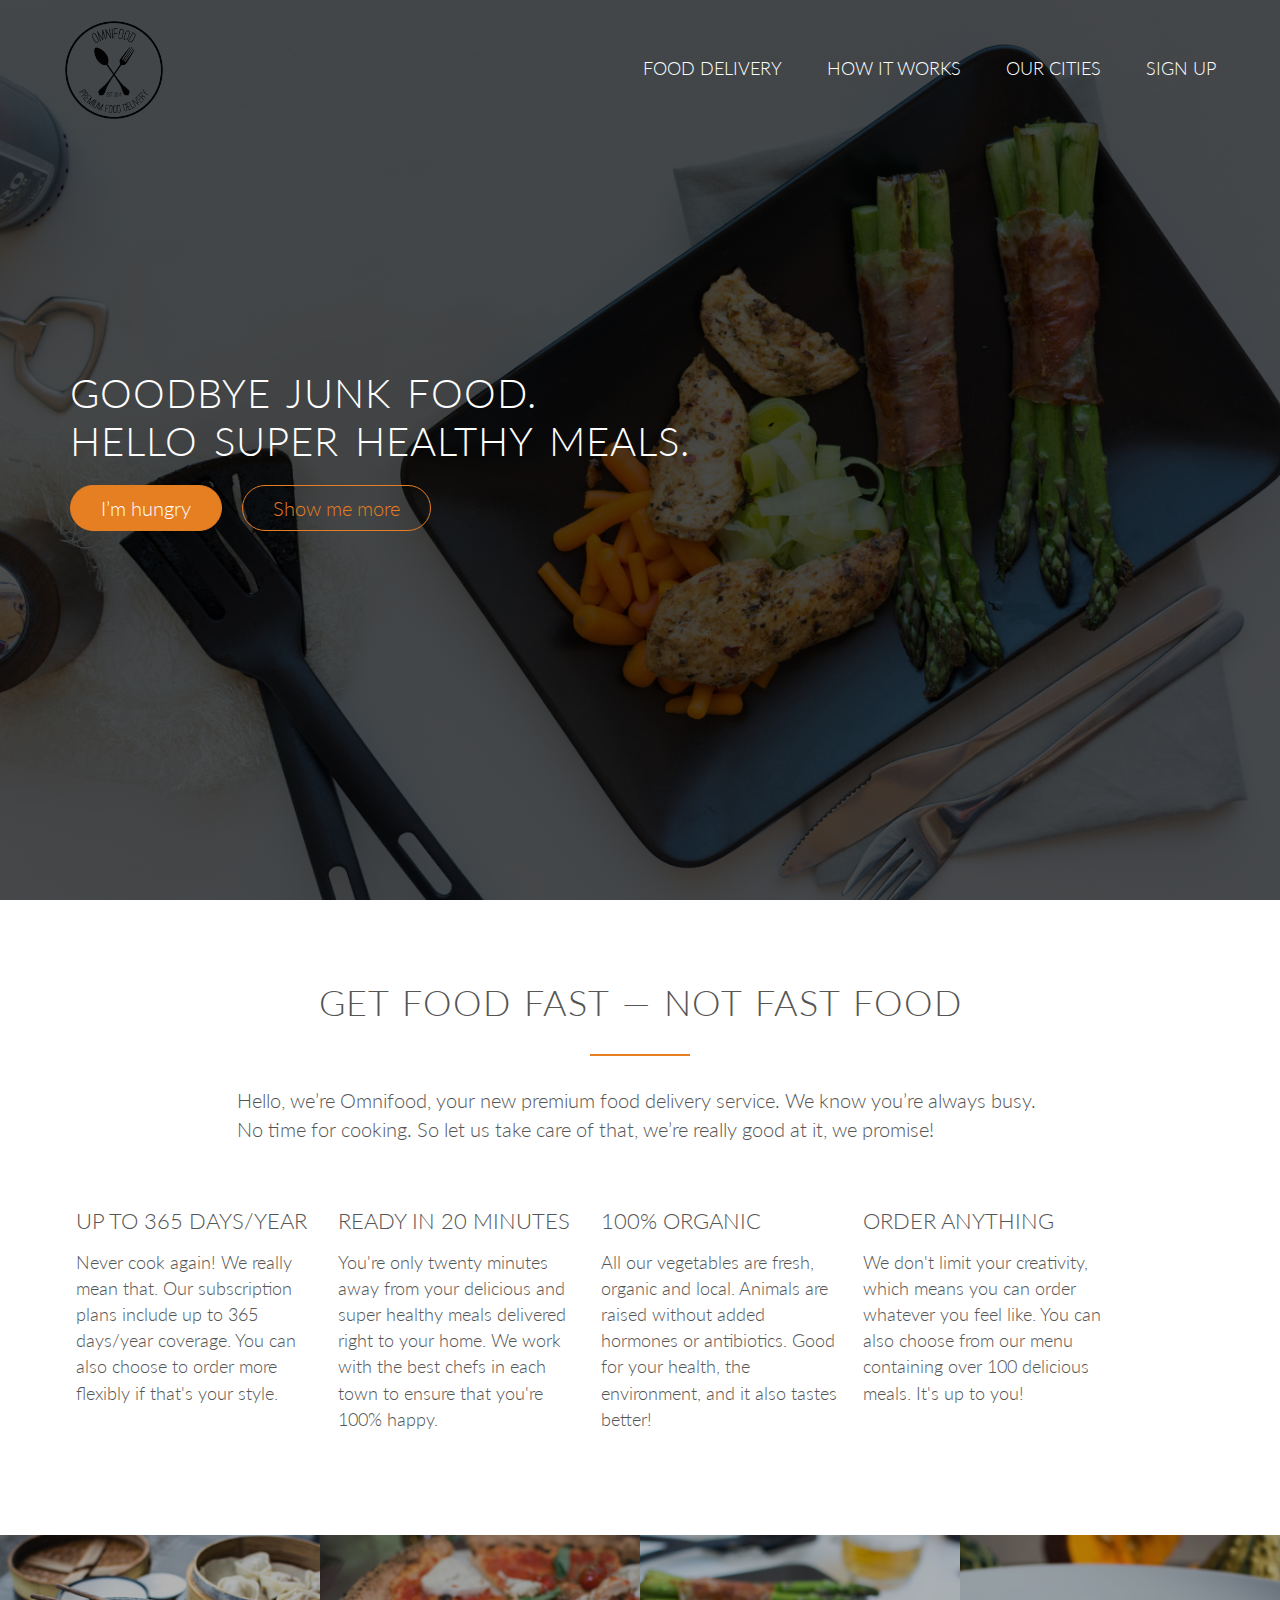
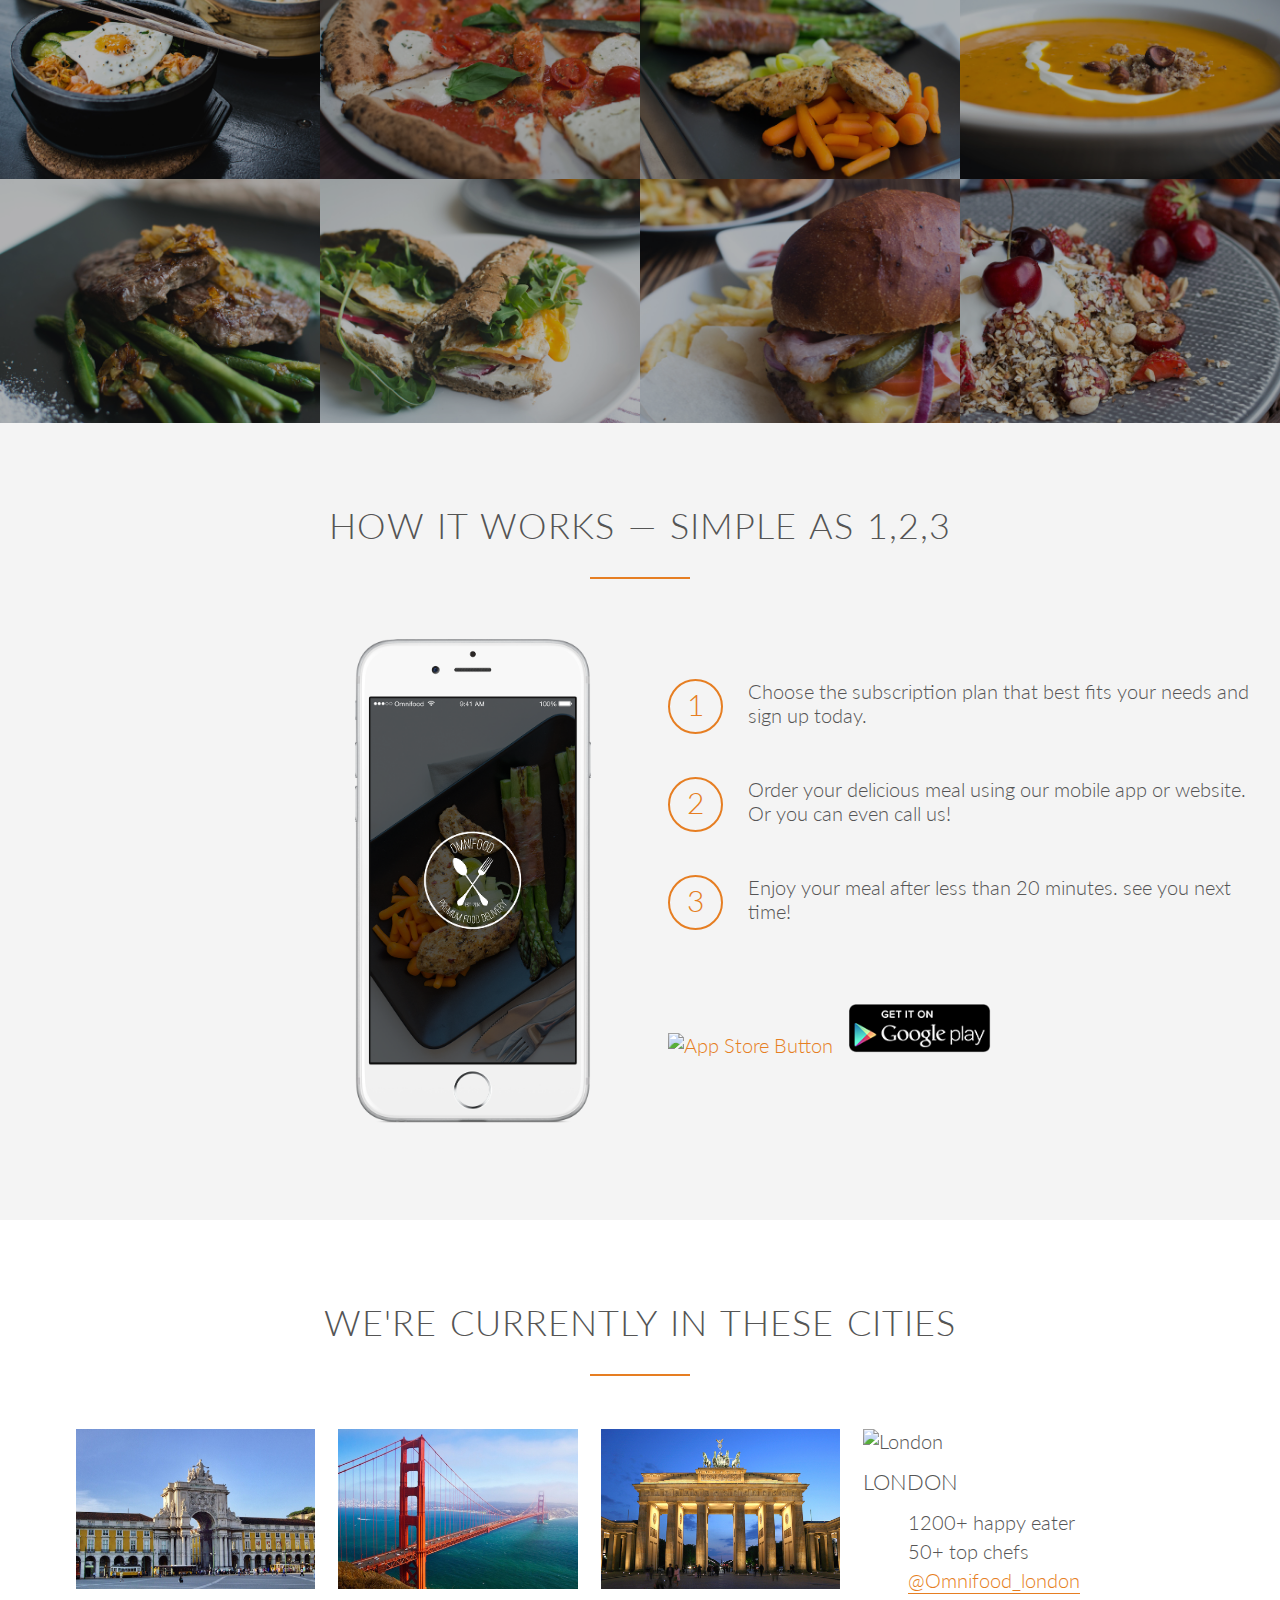
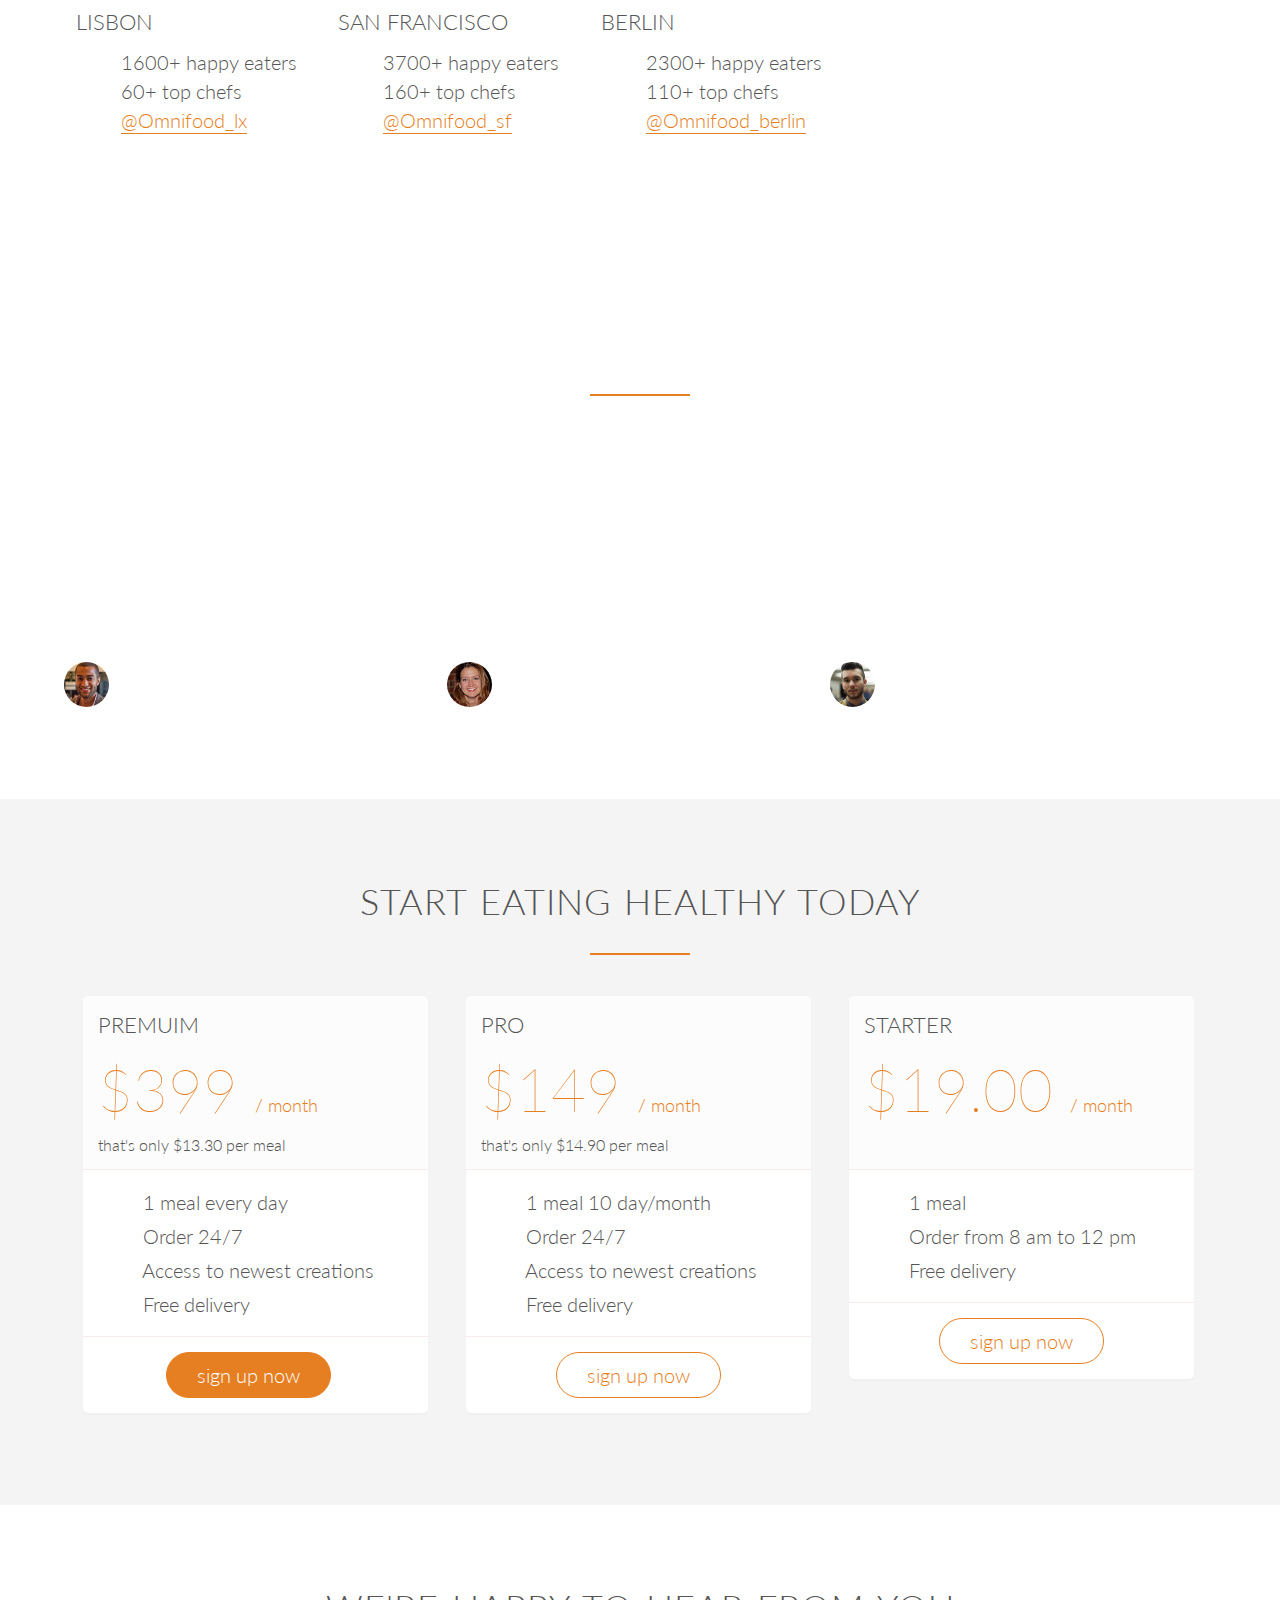
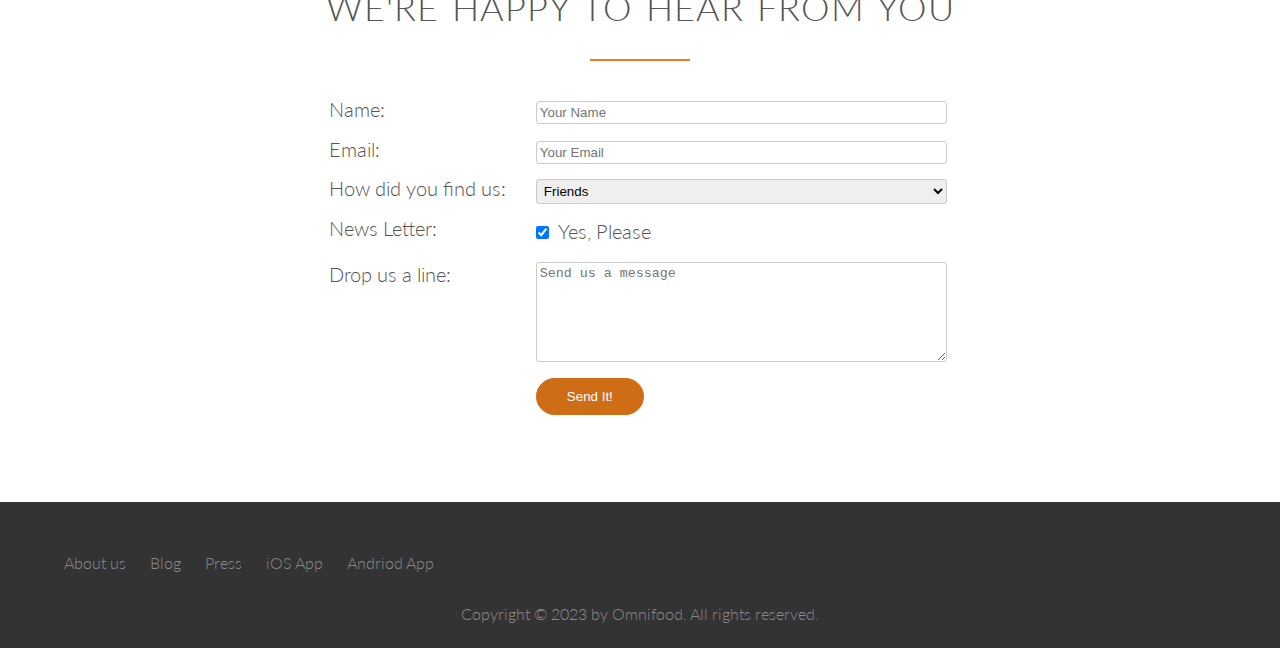
==== index.html @ 1259a067 "Sep 11, 2023" ====
<!DOCTYPE html>
<html lang="en">
  <head>
    <meta charset="UTF-8" />
    <meta name="description" content="Omnifood" />
    <meta http-equiv="refresh" content="30" />
    <meta name="viewport" content="width=device-width, initial-scale=1.0" />
    <link rel="preconnect" href="https://fonts.googleapis.com" />
    <link rel="preconnect" href="https://fonts.gstatic.com" crossorigin />
    <link
      href="https://fonts.googleapis.com/css2?family=Lato:wght@300&display=swap"
      rel="stylesheet"
    />
    <link href="/css/normalize.css" rel="stylesheet" type="text/css" />
    <link href="/css/styles.css" rel="stylesheet" type="text/css" />
    <script
      type="module"
      src="https://unpkg.com/ionicons@7.1.0/dist/ionicons/ionicons.esm.js"
    ></script>
    <script
      nomodule
      src="https://unpkg.com/ionicons@7.1.0/dist/ionicons/ionicons.js"
    ></script>
    <title>OMNI FOOD</title>
  </head>
  <body>
    <header>
      <nav class="row">
        <img class="logo" src="images/logo.png" alt="OMNI FOOD Logo" />
        <ul class="main-nav">
          <li><a href="foodDelivery.hmlt">Food Delivery</a></li>
          <li><a href="HowItWorks.html">How it works</a></li>
          <li><a href="OurCities.html">Our cities</a></li>
          <li><a href="SignUp.html">Sign Up</a></li>
        </ul>
      </nav>
      <div class="hero-text-box">
        <h1>Goodbye junk food.<br />Hello super healthy meals.</h1>
        <a class="btn btn-full" href="#">I’m hungry</a>
        <a class="btn btn-ghost" href="#">Show me more</a>
      </div>
    </header>
    <section class="section-features">
      <div class="row">
        <h2>Get food fast &mdash; not fast food</h2>
        <p class="long-copy">
          Hello, we’re Omnifood, your new premium food delivery service. We know
          you’re always busy. No time for cooking. So let us take care of that,
          we’re really good at it, we promise!
        </p>
      </div>
      <div class="row">
        <div class="col span_1_of_4 box">
          <ion-icon name="infinite-outline" class="big-icon"></ion-icon>
          <h3>Up to 365 days/year</h3>
          <p>
            Never cook again! We really mean that. Our subscription plans
            include up to 365 days/year coverage. You can also choose to order
            more flexibly if that's your style.
          </p>
        </div>
        <div class="col span_1_of_4 box">
          <ion-icon name="stopwatch-outline" class="big-icon"></ion-icon>
          <h3>Ready in 20 minutes</h3>
          <p>
            You're only twenty minutes away from your delicious and super
            healthy meals delivered right to your home. We work with the best
            chefs in each town to ensure that you're 100% happy.
          </p>
        </div>
        <div class="col span_1_of_4 box">
          <ion-icon name="nutrition-outline" class="big-icon"></ion-icon>
          <h3>100% organic</h3>
          <p>
            All our vegetables are fresh, organic and local. Animals are raised
            without added hormones or antibiotics. Good for your health, the
            environment, and it also tastes better!
          </p>
        </div>
        <div class="col span_1_of_4 box">
          <ion-icon name="cart-outline" class="big-icon"></ion-icon>
          <h3>Order anything</h3>
          <p>
            We don't limit your creativity, which means you can order whatever
            you feel like. You can also choose from our menu containing over 100
            delicious meals. It's up to you!
          </p>
        </div>
      </div>
    </section>

    <section class="section-meals">
      <ul class="meals-showcase clearfix">
        <li>
          <figure class="meal-photo">
            <img
              src="images/1.jpg"
              alt="Korean bibmbap with egg and vegetables"
            />
          </figure>
        </li>
        <li>
          <figure class="meal-photo">
            <img
              src="images/2.jpg"
              alt="Simple italian pizza with cherry tomatoes"
            />
          </figure>
        </li>
        <li>
          <figure class="meal-photo">
            <img
              src="images/3.jpg"
              alt="Chicken breast steak with vegetables"
            />
          </figure>
        </li>
        <li>
          <figure class="meal-photo">
            <img src="images/4.jpg" alt="Autumn pumpkin soup" />
          </figure>
        </li>
      </ul>
      <ul class="meals-showcase clearfix">
        <li>
          <figure class="meal-photo">
            <img src="images/5.jpg" alt="Paleo beef steak with vegetables" />
          </figure>
        </li>
        <li>
          <figure class="meal-photo">
            <img
              src="images/6.jpg"
              alt="Healthy baguette with egg and vegetables"
            />
          </figure>
        </li>
        <li>
          <figure class="meal-photo">
            <img src="images/7.jpg" alt="Burger with chedder and bacon" />
          </figure>
        </li>
        <li>
          <figure class="meal-photo">
            <img
              src="images/8.jpg"
              alt="Granola with cherries and strawberries"
            />
          </figure>
        </li>
      </ul>
    </section>

    <section class="section-steps clearfix">
      <div class="row">
        <h2>How it works &mdash; Simple as 1,2,3</h2>
      </div>
      <div class="row>">
        <div class="col span-1-of-2 steps-box">
          <img
            src="images/app-iPhone.png"
            alt="Omnifood app on iPhone"
            class="app-screen"
          />
        </div>
        <div class="col span-1-of-2 steps-box">
          <div class="works-step">
            <div>1</div>
            <p>
              Choose the subscription plan that best fits your needs and sign up
              today.
            </p>
          </div>
          <div class="works-step">
            <div>2</div>
            <p>
              Order your delicious meal using our mobile app or website. Or you
              can even call us!
            </p>
          </div>
          <div class="works-step">
            <div>3</div>
            <p>
              Enjoy your meal after less than 20 minutes. see you next time!
            </p>
          </div>

          <a href="#" class="btn-app"
            ><img src="images/download-app.jpg" alt="App Store Button" />
          </a>
          <a href="#" class="btn-app"
            ><img
              src="images/download-app-android.png"
              alt="Play Store Button"
            />
          </a>
        </div>
      </div>
    </section>
    <section class="section-cities">
      <div class="row">
        <h2>We're currently in these cities</h2>
      </div>
      <div class="row">
        <div class="col span_1_of_4 box">
          <img src="images/lisbon-3.jpg" alt="Lisbon" />
          <h3>Lisbon</h3>
          <div class="city-feature">
            <ion-icon name="person-add" class="icon-small"></ion-icon> 1600+
            happy eaters
          </div>
          <div class="city-feature">
            <ion-icon name="star-sharp" class="icon-small"></ion-icon> 60+ top
            chefs
          </div>
          <div class="city-feature">
            <ion-icon name="logo-twitter" class="icon-small"></ion-icon>
            <a href="#">@Omnifood_lx</a>
          </div>
        </div>
        <div class="col span_1_of_4 box">
          <img src="images/san-francisco.jpg" alt="San Francisco" />
          <h3>San Francisco</h3>
          <div class="city-feature">
            <ion-icon name="person-add" class="icon-small"></ion-icon> 3700+
            happy eaters
          </div>
          <div class="city-feature">
            <ion-icon name="star-sharp" class="icon-small"></ion-icon> 160+ top
            chefs
          </div>
          <div class="city-feature">
            <ion-icon name="logo-twitter" class="icon-small"></ion-icon>
            <a href="#">@Omnifood_sf</a>
          </div>
        </div>
        <div class="col span_1_of_4 box">
          <img src="images/berlin.jpg" alt="Berlin" />
          <h3>Berlin</h3>
          <div class="city-feature">
            <ion-icon name="person-add" class="icon-small"></ion-icon> 2300+
            happy eaters
          </div>
          <div class="city-feature">
            <ion-icon name="star-sharp" class="icon-small"></ion-icon> 110+ top
            chefs
          </div>
          <div class="city-feature">
            <ion-icon name="logo-twitter" class="icon-small"></ion-icon>
            <a href="#">@Omnifood_berlin</a>
          </div>
        </div>
        <div class="col span_1_of_4 box">
          <img src="images/London.jpg" alt="London" />
          <h3>London</h3>
          <div class="city-feature">
            <ion-icon name="person-add" class="icon-small"></ion-icon> 1200+
            happy eater
          </div>
          <div class="city-feature">
            <ion-icon name="star-sharp" class="icon-small"></ion-icon> 50+ top
            chefs
          </div>
          <div class="city-feature">
            <ion-icon name="logo-twitter" class="icon-small"></ion-icon>
            <a href="#">@Omnifood_london</a>
          </div>
        </div>
      </div>
    </section>
    <section class="section-testimonials">
      <div class="row">
        <h2>Our customers can't live without us</h2>
      </div>
      <div class="row">
        <div class="col span_1_of_3">
          <blockquote>
            Omnifood is just awsome! I just launched a startup which leaves me
            with no time for cooking, so Omnifood is a life-saver. Now that I
            got used to it, I couldn't live without my Daily meal!
          </blockquote>
          <cite><img src="images/customer-1.jpg" /> Alberto Duncan</cite>
        </div>
        <div class="col span_1_of_3">
          <blockquote>
            Inexpensive, healthy and great-tasting meals, delivered right to my
            home. We have lots of food delivery here in Lisbon, but no one comes
            even close to Omnifood. Me and my family are so in love!
          </blockquote>
          <cite><img src="images/customer-2.jpg" /> Joana SIlva</cite>
        </div>
        <div class="col span_1_of_3">
          <blockquote>
            I was looking for a quick and easy food delivery service in San
            Francisco. I tried a lot of them and ended up with Omnifood. Best
            food delivery service in the Bay Area. Keep up the great work!
          </blockquote>
          <cite><img src="images/customer-3.jpg" /> Milton Chapman</cite>
        </div>
      </div>
    </section>
    <section class="section-plans">
      <div class="row">
        <h2>Start eating healthy today</h2>
      </div>
      <div class="row">
        <div class="col span_1_of_3">
          <div class="plan-box">
            <div>
              <h3>Premuim</h3>
              <p class="plan-price">$399 <span>/ month</span></p>
              <p class="plan-price-meal">that's only $13.30 per meal</p>
            </div>
            <div>
              <ul>
                <li>
                  <ion-icon name="checkmark" class="icon-small"></ion-icon> 1
                  meal every day
                </li>
                <li>
                  <ion-icon name="checkmark" class="icon-small"></ion-icon>
                  Order 24/7
                </li>
                <li>
                  <ion-icon name="checkmark" class="icon-small"></ion-icon>
                  Access to newest creations
                </li>
                <li>
                  <ion-icon name="checkmark" class="icon-small"></ion-icon> Free
                  delivery
                </li>
              </ul>
            </div>
            <div>
              <a href="#" class="btn btn-full">sign up now</a>
            </div>
          </div>
        </div>
        <div class="col span_1_of_3">
          <div class="plan-box">
            <div>
              <h3>Pro</h3>
              <p class="plan-price">$149 <span>/ month</span></p>
              <p class="plan-price-meal">that's only $14.90 per meal</p>
            </div>
            <div>
              <ul>
                <li>
                  <ion-icon name="checkmark" class="icon-small"></ion-icon> 1
                  meal 10 day/month
                </li>
                <li>
                  <ion-icon name="checkmark" class="icon-small"></ion-icon>
                  Order 24/7
                </li>
                <li>
                  <ion-icon name="checkmark" class="icon-small"></ion-icon>
                  Access to newest creations
                </li>
                <li>
                  <ion-icon name="checkmark" class="icon-small"></ion-icon> Free
                  delivery
                </li>
              </ul>
            </div>
            <div>
              <a href="#" class="btn btn-ghost">sign up now </a>
            </div>
          </div>
        </div>
        <div class="col span_1_of_3">
          <div class="plan-box">
            <div>
              <h3>Starter</h3>
              <p class="plan-price">$19.00 <span>/ month</span></p>
              <p class="plan-price-meal">&nbsp;</p>
            </div>
            <div>
              <ul>
                <li>
                  <ion-icon name="checkmark" class="icon-small"></ion-icon> 1
                  meal
                </li>
                <li>
                  <ion-icon name="checkmark" class="icon-small"></ion-icon>
                  Order from 8 am to 12 pm
                </li>
                <li>
                  <ion-icon name="checkmark" class="icon-small"></ion-icon> Free
                  delivery
                </li>
              </ul>
            </div>
            <div>
              <a href="#" class="btn btn-ghost">sign up now</a>
            </div>
          </div>
        </div>
      </div>
    </section>
    <section class="section-form">
      <div class="row">
        <h2>We're happy to hear from you</h2>
      </div>
      <div class="row">
        <form method="post" action="#" class="contact-form">
          <div class="row">
            <div class="col span_1_of_3">
              <label for="name">Name:</label><br />
            </div>
            <div class="col span_2_of_3">
              <input
                type="text"
                name="name"
                id="name"
                placeholder="Your Name"
                required
              />
            </div>
            <div class="col span_1_of_3">
              <label for="email">Email:</label><br />
            </div>
            <div class="col span_2_of_3">
              <input
                type="email"
                name="email"
                id="email"
                placeholder="Your Email"
                required
              />
            </div>
            <div class="col span_1_of_3">
              <label for="find-us">How did you find us:</label><br />
            </div>
            <div class="col span_2_of_3">
              <select name="find-us" id="find-us">
                <option value="Friends">Friends</option>
                <option value="search">Search Engine</option>
                <option value="ad">Advertisement</option>
                <option value="other">Other</option>
              </select>
            </div>
            <div class="col span_1_of_3">
              <label for="newsletter">News Letter:</label><br />
            </div>
            <div class="col span_2_of_3">
              <input
                type="checkbox"
                name="newsletter"
                id="newsletter"
                checked
              />
              Yes, Please
            </div>
            <div class="col span_1_of_3">
              <label for="message">Drop us a line:</label><br />
            </div>
            <div class="col span_2_of_3">
              <textarea
                name="message"
                placeholder="Send us a message"
              ></textarea>
            </div>
            <div class="col span_1_of_3"><label>&nbsp;</label><br /></div>
            <div class="col span_2_of_3">
              <input type="submit" value="Send It!" />
            </div>
          </div>
        </form>
      </div>
    </section>

    <footer>
      <div class="row">
        <div class="col span-1-of-2">
          <ul class="footer-nav">
            <li><a href="#">About us</a></li>
            <li><a href="#">Blog</a></li>
            <li><a href="#">Press</a></li>
            <li><a href="#">iOS App</a></li>
            <li><a href="#">Andriod App</a></li>
          </ul>
        </div>
        <div class="col span-1-of-2">
          <ul class="social-links">
            <li>
              <a href="#"
                ><ion-icon name="logo-facebook" class="logo-facebook"
              /></a>
            </li>
            <li>
              <a href="#"
                ><ion-icon name="logo-twitter" class="logo-twitter"
              /></a>
            </li>
            <li>
              <a href="#"
                ><ion-icon name="logo-google" class="logo-google"
              /></a>
            </li>
            <li>
              <a href="#"
                ><ion-icon name="logo-instagram" class="logo-instagram"
              /></a>
            </li>
          </ul>
        </div>
      </div>
      <div class="row">
        <p>Copyright &copy; 2023 by Omnifood. All rights reserved.</p>
      </div>
    </footer>
  </body>
</html>
---- css/styles.css ----
* {
  margin: 0;
  padding: 0;
  box-sizing: border-box;
}
html {
  color: #555;
  font-family: "lato", "Arial", sans-serif;
  font-weight: 300;
  font-size: 20px;
  text-rendering: optimizeLegibility;
}

.clearfix {zoom: :}
.clearfix::after {
  content: "-";
  clear: both;
  display: block;
  height: 0;
  visibility: hidden;
}

/* Componets */

.row {
  zoom: 1;
}

section {
  padding: 80px 0;
}

.box {
  padding: 1%;
}

/* ---- ---- */

.row::before,
.row::after {
  content: "";
  display: table;
}

.row::after {
  clear: both;
}

.row {
  max-width: 90%;
  margin: 0px auto;
}

/* Grid column setup */

h1,
h2,
h3 {
  font-weight: 300;
  text-transform: uppercase;
}

h1 {
  margin-top: 0;
  margin-bottom: 20px;
  color: #fff;
  font-size: 200%;
  word-spacing: 4px;
  letter-spacing: 1px;
}

h2 {
  font-size: 180%;
  word-spacing: 2px;
  text-align: center;
  margin-bottom: 30px;
  letter-spacing: 1px;
}

h3 {
  font-size: 110%;
  margin-bottom: 15px;
}

h2::after {
  display: block;
  height: 2px;
  background-color: #e67e22;
  content: " ";
  width: 100px;
  margin: 0 auto;
  margin-top: 30px;
}

/* ---- Paragraphs ---- */
.long-copy {
  line-height: 145%;
  width: 70%;
  margin-left: 15%;
}

.box p {
  font-size: 90%;
  line-height: 145%;
}

/* ---- ICONS ---- */

.big-icon {
  font-size: 350%;
  display: block;
  color: #e67e22;
  margin-bottom: 10px;
}

.icon-small {
  display: inline-block;
  width: 30px;
  text-align: center;
  color: #e67e22;
  font-size: 120%;
  margin-right: 10px;

  /* secrets to align text and icons */
  line-height: 120%;
  vertical-align: middle;
  margin-top: -4px;
}


/* ============ Links ============= */

a:link, a:visited {
  color:#e67e22;
  text-decoration: none;
  border-bottom: 1px solid #e67e22;
  padding-bottom: 1px;
  transition: border-bottom 0.2s, color 0.2s;
}

a:hover, a:active {
  color:#555;
  border-bottom: 1px solid transparent;

  padding-bottom: 1px;
}


/* ---- Button Links ---- */

.btn:link,
.btn:visited,
input[type=submit] {
  display: inline-block;
  padding: 10px 30px;
  font-weight: 300;
  text-decoration: none;
  border-radius: 200px;
  transition: background-color 0.2s, color 0.2s, border 0.2s;
}

.btn-full:link,
.btn-full:visited,
input[type=submit]  {
  background-color: #e67e22;
  border: 1px solid #e67e22;
  color: #fff;
  margin-right: 15px;
}

.btn-ghost:link,
.btn-ghost:visited {
  border: 1px solid #e67e22;
  color: #e67e22;
}

.btn:hover,
.btn:active,
input[type=submit]:hover ,
input[type=submit]:active  {
  background-color: #cf6d17;
}

.btn-full:hover,
.btn-full:active,
input[type=submit]  {
  background-color: #cf6d17;
  border: 1px solid #cf6d17;
  color: #fff;
}

.btn-ghost:hover,
.btn-ghost:active {
  color: #fff;
  border: 1px solid #cf6d17;
}

/* Header */

header {
  background-image: linear-gradient(rgba(0, 0, 0, 0.7), rgba(0, 0, 0, 0.7)),
    url(../images/hero.jpg);
  background-size: cover;
  background-position: center;
  height: 100vh;
  background-attachment: fixed;
}

.hero-text-box {
  position: absolute;
  width: 1140px;
  top: 50%;
  left: 50%;
  transform: translate(-50%, -50%);
}

.logo {
  height: 100px;
  width: auto;
  float: left;
  margin-top: 20px;
}

.main-nav {
  float: right;
  list-style: none;
  margin-top: 55px;
}

.main-nav li {
  display: inline-block;
  margin-left: 40px;
}

.main-nav li a:link,
.main-nav li a:visited {
  padding: 8px 0;
  color: #fff;
  text-decoration: none;
  text-transform: uppercase;
  font-size: 90%;
  border-bottom: 2px solid transparent;
  transition: border-bottom 0.2s;
}

.main-nav li a:hover,
.main-nav li a:active {
  border-bottom: 2px solid #e67e22;
}

/* ============ Long-Copy ============ */

.section-features .long-copy {
  margin-bottom: 30px;
}

/* ============ Meals =========== */

.section-meals {
  padding: 0%;
}

.meals-showcase {
  list-style: none;
  width: 100%;
}

.meals-showcase li {
  display: block;
  float: left;
  width: 25%;
}

.meal-photo {
  width: 100%;
  margin: 0;
  overflow: hidden;
  background-color: #000;
}

.meal-photo img {
  opacity: 0.7;
  width: 100%;
  height: auto;
  transform: scale(1.15);
  transition: transform 0.2s opacity 0.2s;
}

.meal-photo img:hover {
  opacity: 1;
  transform: scale(1.03);
}

/* ============= How It Works ============= */

.section-steps {
  background-color: #F4F4F4;
}

.steps-box:first-child {
  text-align: right;
  padding-right: 3%;
  margin-top: 30px;
}

.steps-box:last-child {
  padding-left: 3%;
  margin-top: 70px;
}

.app-screen {
  width: 40%;
}

.works-step {
  margin-bottom: 50px;
}

.works-step:last-of-type {
  margin-bottom: 80px;
}



.works-step div {
  color: #e67e22;
  border: 2px solid #e67e22;
  display: inline-block;
  border-radius: 50%;
  height: 55px;
  width: 55px;
  text-align: center;
  padding: 5px;
  float: left;
  font-size: 150%;
  margin-right: 25px;
}

.btn-app:link, .btn-app:visited {
  border: 0;
}

.btn-app img {
  height: 50px;
  width: auto;
  margin-right: 10px;
}

/* ============ Cities ============ */

.box img {
  width: 100%;
  height: auto;
  margin-bottom: 15px;
}

.city-feature {
  margin-bottom: 5px;
}


/* ============ Testimonials ============ */

.section-testimonials {
  
  background-image: linear-gradient(rgba(0, 0, 0, 0.8), rgba(0, 0, 0, 0.8)), url(../images/back-customers.jpg);
  background-size: cover;
  color: #FFF;
  background-attachment: fixed;
}

blockquote {
  position: relative;
  padding: 2%;
  font-style: italic;
  line-height: 145%;
  margin-top: 40px;  
}

blockquote::before {
  content: "\201C";
  font-size: 500%;
  display: block;
  position:absolute;
  top: -5;
  left: -5px;
}

cite {
  font-size: 90%;
  margin-top: 25px;
  display: block;
}



cite img {
  height: 45px;
  border-radius: 50%;
  margin-right: 10px;
  vertical-align: middle;
}


/* ============= Sign Up ============== */

.section-plans {
  background-color: #F4F4F4;
}

.plan-box {
  background-color: #FFF;
  border-radius: 5px;
  width: 90%;
  margin-left: 5%;
  box-shadow: 0 2px 2px #efefef;
}

.plan-box div {
  padding: 15px;
  border-bottom: 1px solid #faeaea;
}

.plan-box div:first-child {
  background-color: #fcfcfc;
  border-top-left-radius: 5px;
  border-top-right-radius: 5px;
}

.plan-box div:last-child {
  text-align: center;
  border: 0;
}

.plan-price {
  font-size: 300%;
  margin-bottom: 10px;
  font-weight: 100;
  color: #e67e22;
}

.plan-price span {
  font-size: 30%;
  font-weight: 300;
}

.plan-price-meal {
  font-size: 80%;
}

.plan-box ul {
  list-style: none;
}

.plan-box li {
  padding: 5px 0;
}


/* ============ Form ============ */

.contact-form {
  width: 60%;
  margin: 0 auto;
}

input[type=text],input[type=email], select, textarea {
  width: 100%;
  padding: 3px;
  border-radius: 3px;
  border: 1px solid #ccc;
}

textarea {
  height: 100px;
}

input[type=checkbox] {
  margin: 10px 5px 10px 0;
}

*:focus { outline: none;}


/* ============ Footer ============ */

footer {
  background-color: #333;
  padding: 40px 0 25px 0;
  font-size: 80%;
}

.footer-nav {
  list-style: none;
  float: left;
}

.social-links {
  list-style: none;
  float: right;
}

.footer-nav li, .social-links li {
  display: inline-block;
  margin-right: 20px;
}

.footer-nav li:last-child, 
.social-links li:last-child {
  margin-right: 0;
} 

.footer-nav li a:link,
.footer-nav li a:visited, 
.social-links li a:link,
.social-links li a:visited {
  text-decoration: none;
  border: 0;
  color: #888;
  transition: color 0.2s;
}

.footer-nav li a:hover,
.footer-nav li a:active {
  color: #ddd;
}

.social-links li a:link,
.social-links li a:visited {
  font-size: 160%;
}

.logo-facebook,
.logo-twitter,
.logo-google,
.logo-instagram {
  transition: color: 0.2s;
}


.logo-facebook:hover{
  color:#3B5998;
}
.logo-twitter:hover{
  color:#1DA1F2;
}
.logo-google:hover{
  color:#EA4335;
}
.logo-instagram:hover{
  color:#C32AA3;
}



footer p {
  color: #888;
  text-align: center;
  margin-top: 20px;
}




/*  SECTIONS  ============================================================================= */

.section {
  clear: both;
  padding: 0px;
  margin: 0px auto;
}

/*  GROUPING  ============================================================================= */

.group:before,
.group:after {
  content: "";
  display: table;
}
.group:after {
  clear: both;
}
.group {
  zoom: 1; /* For IE 6/7 (trigger hasLayout) */
}

/*  GRID COLUMN SETUP   ==================================================================== */

.col {
  display: block;
  float: left;
  margin: 1% 0 1% 0%;
}

.col:first-child {
  margin-left: 0;
} /* all browsers except IE6 and lower */

/*  REMOVE MARGINS AS ALL GO FULL WIDTH AT 480 PIXELS */

@media only screen and (max-width: 480px) {
  .col {
    margin: 1% 0 1% 0%;
  }
}

/*  GRID OF FOUR   ============================================================================= */

.span_4_of_4 {
  width: 100%;
}

.span_3_of_4 {
  width: 74.6%;
}

.span_2_of_4 {
  width: 49.2%;
}

.span_1_of_4 {
  width: 22.8%;
}

/*  GO FULL WIDTH AT LESS THAN 480 PIXELS */

@media only screen and (max-width: 480px) {
  .span_4_of_4 {
    width: 100%;
  }
  .span_3_of_4 {
    width: 100%;
  }
  .span_2_of_4 {
    width: 100%;
  }
  .span_1_of_4 {
    width: 100%;
  }
}

/* ============= Grid of Two ============ */

.span-2-of-2 {
  width: 100%;
}

.span-1-of-2 {
  width: 49.2%;
}

/*  GO FULL WIDTH AT LESS THAN 480 PIXELS */

@media only screen and (max-width: 480px) {
  .span-2-of-2 {
    width: 100%;
  }
  .span-1-of-2 {
    width: 100%;
  }
}


/*  GRID OF THREE   ============================================================================= */

	
.span_3_of_3 {
	width: 100%; 
}

.span_2_of_3 {
	width: 66.13%; 
}

.span_1_of_3 {
	width: 33.26%; 
}


/*  GO FULL WIDTH AT LESS THAN 480 PIXELS */

@media only screen and (max-width: 480px) {
	.span_3_of_3 {
		width: 100%; 
	}
	.span_2_of_3 {
		width: 100%; 
	}
	.span_1_of_3 {
		width: 100%;
	}
}
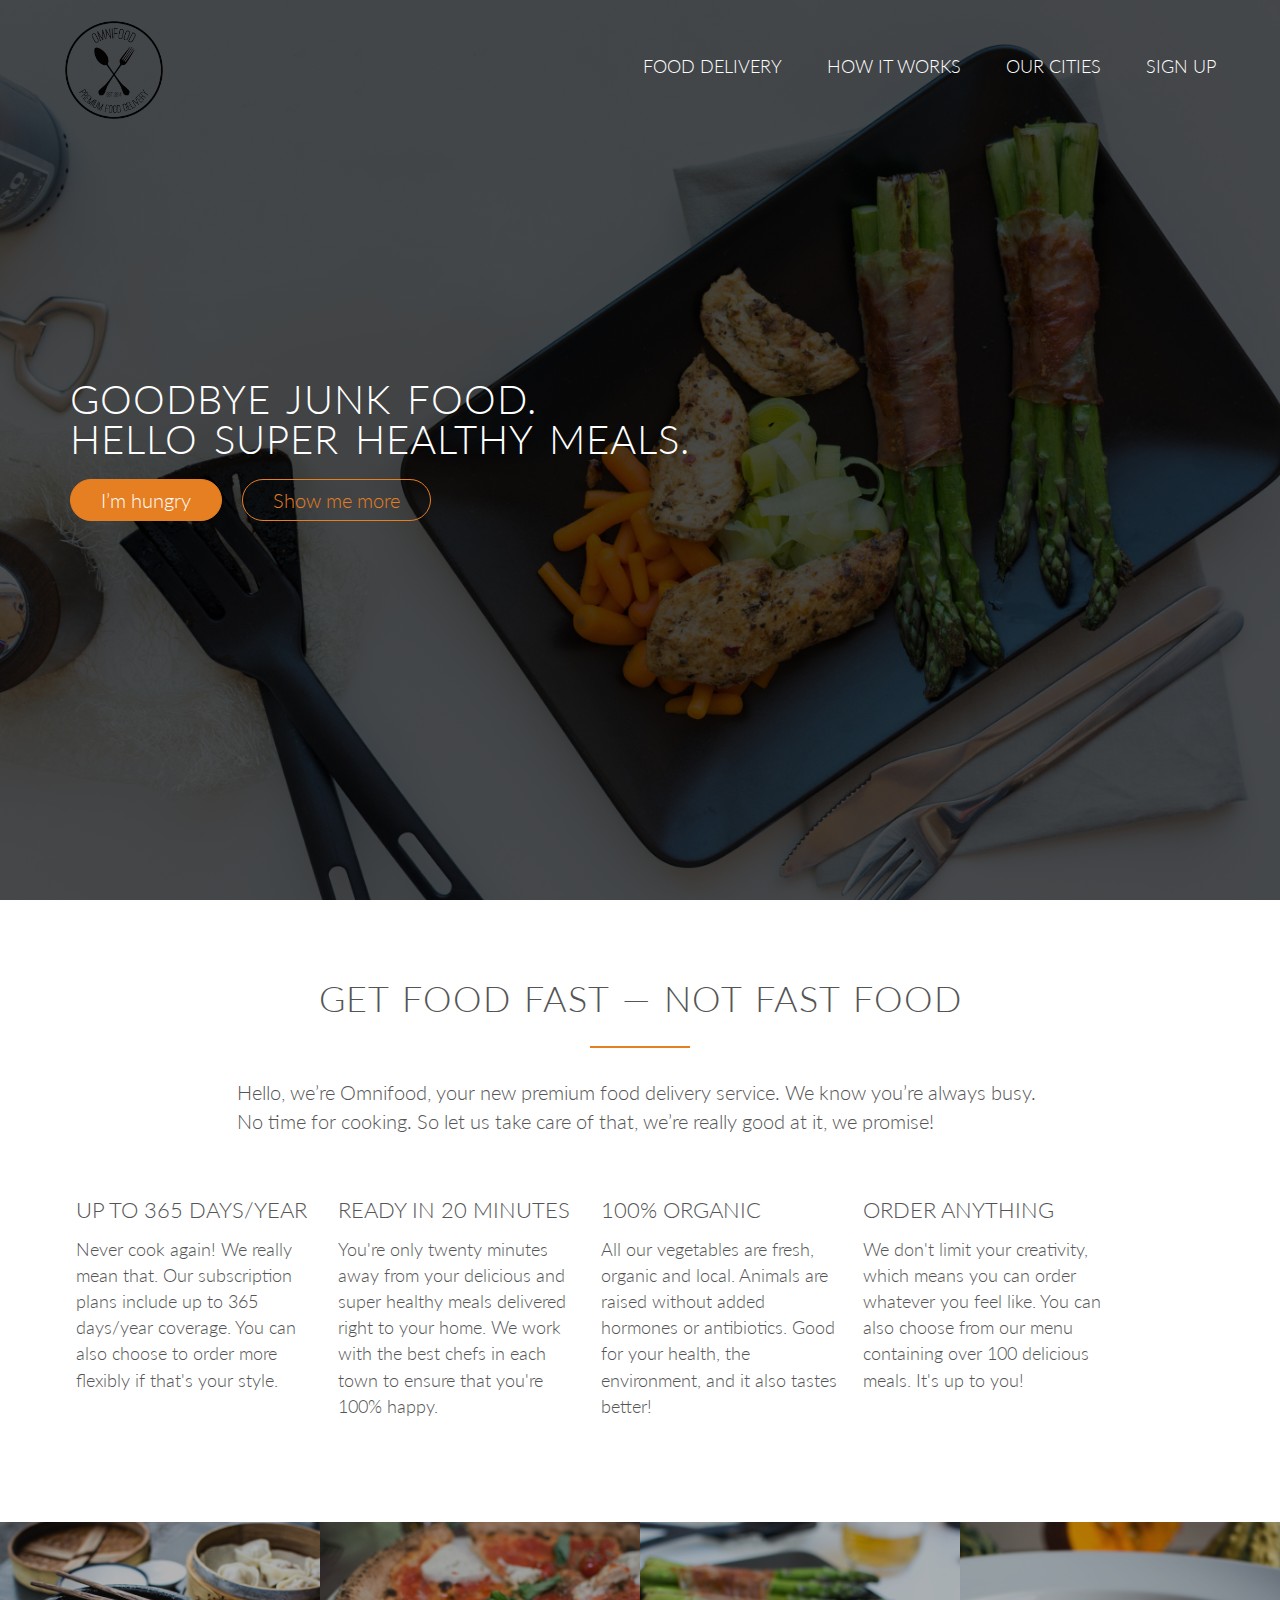
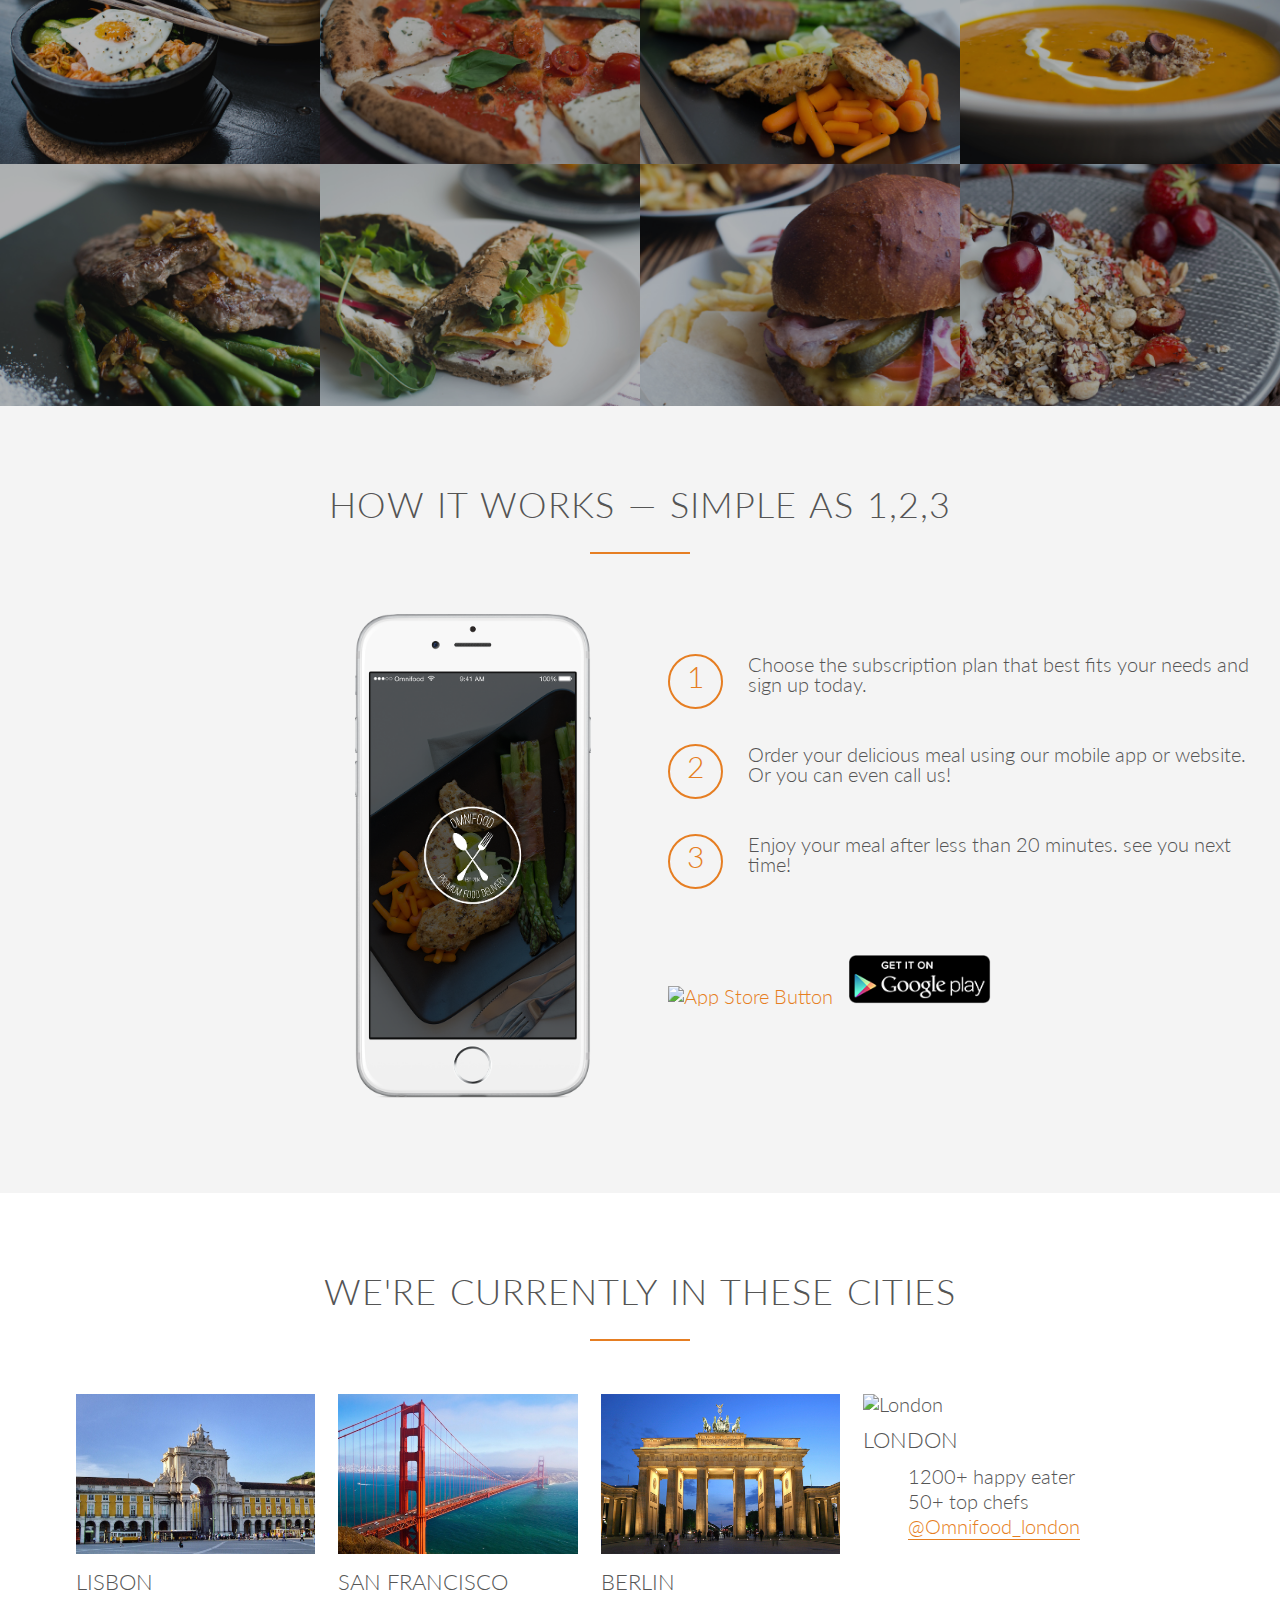
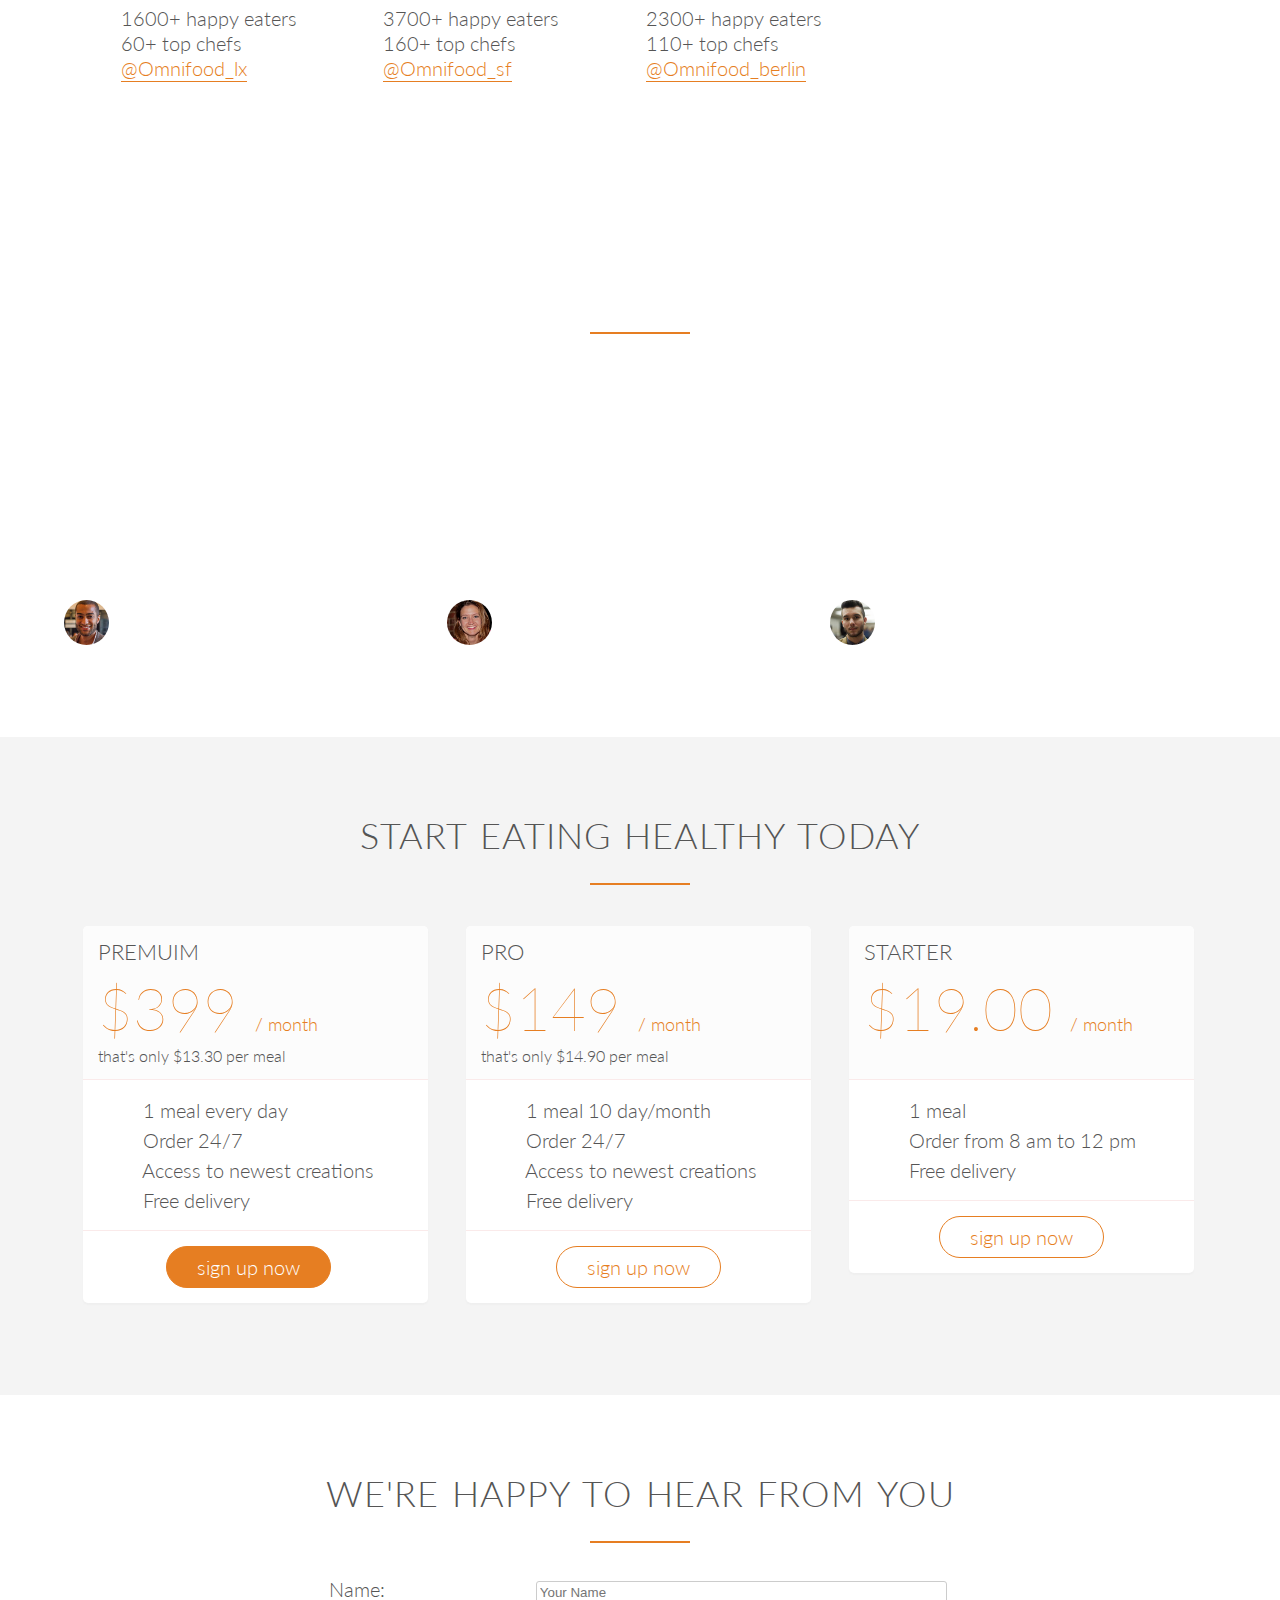
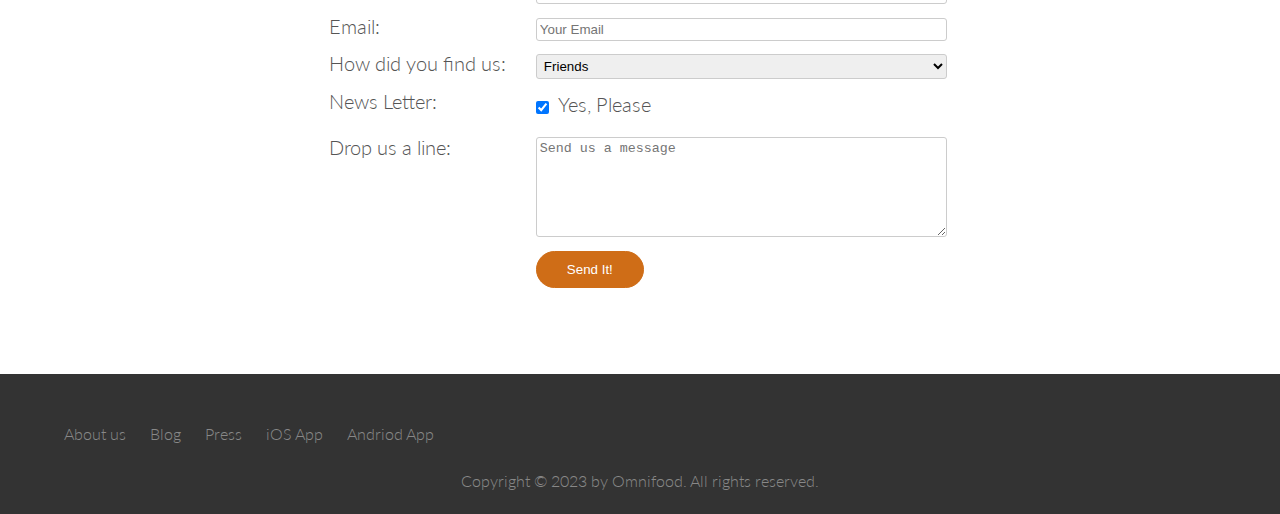
==== commit 2a199bd8: "09/12/2023" ====
--- a/index.html
+++ b/index.html
@@ -1,6 +1,8 @@
 <!DOCTYPE html>
 <html lang="en">
   <head>
+    <meta name="viewport" content="width=device-width, initial-scale=1.0" />
+
     <meta charset="UTF-8" />
     <meta name="description" content="Omnifood" />
     <meta http-equiv="refresh" content="30" />
@@ -12,7 +14,8 @@
       rel="stylesheet"
     />
     <link href="/css/normalize.css" rel="stylesheet" type="text/css" />
-    <link href="/css/styles.css" rel="stylesheet" type="text/css" />
+    <link href="css/styles.css" rel="stylesheet" type="text/css" />
+    <link href="css/mediaQuerys.css" rel="stylesheet" type="text/css" />
     <script
       type="module"
       src="https://unpkg.com/ionicons@7.1.0/dist/ionicons/ionicons.esm.js"
--- a/css/styles.css
+++ b/css/styles.css
@@ -11,7 +11,10 @@
   text-rendering: optimizeLegibility;
 }
 
-.clearfix {zoom: :}
+.clearfix {
+  zoom: 1;
+}
+
 .clearfix::after {
   content: "-";
   clear: both;
@@ -127,30 +130,30 @@
   margin-top: -4px;
 }
 
-
 /* ============ Links ============= */
 
-a:link, a:visited {
-  color:#e67e22;
+a:link,
+a:visited {
+  color: #e67e22;
   text-decoration: none;
   border-bottom: 1px solid #e67e22;
   padding-bottom: 1px;
   transition: border-bottom 0.2s, color 0.2s;
 }
 
-a:hover, a:active {
-  color:#555;
+a:hover,
+a:active {
+  color: #555;
   border-bottom: 1px solid transparent;
 
   padding-bottom: 1px;
 }
-
 
 /* ---- Button Links ---- */
 
 .btn:link,
 .btn:visited,
-input[type=submit] {
+input[type="submit"] {
   display: inline-block;
   padding: 10px 30px;
   font-weight: 300;
@@ -161,7 +164,7 @@
 
 .btn-full:link,
 .btn-full:visited,
-input[type=submit]  {
+input[type="submit"] {
   background-color: #e67e22;
   border: 1px solid #e67e22;
   color: #fff;
@@ -176,14 +179,14 @@
 
 .btn:hover,
 .btn:active,
-input[type=submit]:hover ,
-input[type=submit]:active  {
+input[type="submit"]:hover,
+input[type="submit"]:active {
   background-color: #cf6d17;
 }
 
 .btn-full:hover,
 .btn-full:active,
-input[type=submit]  {
+input[type="submit"] {
   background-color: #cf6d17;
   border: 1px solid #cf6d17;
   color: #fff;
@@ -294,7 +297,7 @@
 /* ============= How It Works ============= */
 
 .section-steps {
-  background-color: #F4F4F4;
+  background-color: #f4f4f4;
 }
 
 .steps-box:first-child {
@@ -320,23 +323,22 @@
   margin-bottom: 80px;
 }
 
-
-
 .works-step div {
   color: #e67e22;
   border: 2px solid #e67e22;
   display: inline-block;
+  float: left;
   border-radius: 50%;
   height: 55px;
   width: 55px;
   text-align: center;
   padding: 5px;
-  float: left;
   font-size: 150%;
   margin-right: 25px;
 }
 
-.btn-app:link, .btn-app:visited {
+.btn-app:link,
+.btn-app:visited {
   border: 0;
 }
 
@@ -358,14 +360,13 @@
   margin-bottom: 5px;
 }
 
-
 /* ============ Testimonials ============ */
 
 .section-testimonials {
-  
-  background-image: linear-gradient(rgba(0, 0, 0, 0.8), rgba(0, 0, 0, 0.8)), url(../images/back-customers.jpg);
+  background-image: linear-gradient(rgba(0, 0, 0, 0.8), rgba(0, 0, 0, 0.8)),
+    url(../images/back-customers.jpg);
   background-size: cover;
-  color: #FFF;
+  color: #fff;
   background-attachment: fixed;
 }
 
@@ -374,14 +375,14 @@
   padding: 2%;
   font-style: italic;
   line-height: 145%;
-  margin-top: 40px;  
+  margin-top: 40px;
 }
 
 blockquote::before {
   content: "\201C";
   font-size: 500%;
   display: block;
-  position:absolute;
+  position: absolute;
   top: -5;
   left: -5px;
 }
@@ -391,8 +392,6 @@
   margin-top: 25px;
   display: block;
 }
-
-
 
 cite img {
   height: 45px;
@@ -401,15 +400,14 @@
   vertical-align: middle;
 }
 
-
 /* ============= Sign Up ============== */
 
 .section-plans {
-  background-color: #F4F4F4;
+  background-color: #f4f4f4;
 }
 
 .plan-box {
-  background-color: #FFF;
+  background-color: #fff;
   border-radius: 5px;
   width: 90%;
   margin-left: 5%;
@@ -456,7 +454,6 @@
   padding: 5px 0;
 }
 
-
 /* ============ Form ============ */
 
 .contact-form {
@@ -464,7 +461,10 @@
   margin: 0 auto;
 }
 
-input[type=text],input[type=email], select, textarea {
+input[type="text"],
+input[type="email"],
+select,
+textarea {
   width: 100%;
   padding: 3px;
   border-radius: 3px;
@@ -475,12 +475,13 @@
   height: 100px;
 }
 
-input[type=checkbox] {
+input[type="checkbox"] {
   margin: 10px 5px 10px 0;
 }
 
-*:focus { outline: none;}
-
+*:focus {
+  outline: none;
+}
 
 /* ============ Footer ============ */
 
@@ -500,18 +501,19 @@
   float: right;
 }
 
-.footer-nav li, .social-links li {
+.footer-nav li,
+.social-links li {
   display: inline-block;
   margin-right: 20px;
 }
 
-.footer-nav li:last-child, 
+.footer-nav li:last-child,
 .social-links li:last-child {
   margin-right: 0;
-} 
+}
 
 .footer-nav li a:link,
-.footer-nav li a:visited, 
+.footer-nav li a:visited,
 .social-links li a:link,
 .social-links li a:visited {
   text-decoration: none;
@@ -534,24 +536,21 @@
 .logo-twitter,
 .logo-google,
 .logo-instagram {
-  transition: color: 0.2s;
-}
-
-
-.logo-facebook:hover{
-  color:#3B5998;
-}
-.logo-twitter:hover{
-  color:#1DA1F2;
-}
-.logo-google:hover{
-  color:#EA4335;
-}
-.logo-instagram:hover{
-  color:#C32AA3;
-}
-
-
+  transition: color 0.2s;
+}
+
+.logo-facebook:hover {
+  color: #3b5998;
+}
+.logo-twitter:hover {
+  color: #1da1f2;
+}
+.logo-google:hover {
+  color: #ea4335;
+}
+.logo-instagram:hover {
+  color: #c32aa3;
+}
 
 footer p {
   color: #888;
@@ -559,9 +558,6 @@
   margin-top: 20px;
 }
 
-
-
-
 /*  SECTIONS  ============================================================================= */
 
 .section {
@@ -660,33 +656,30 @@
   }
 }
 
-
 /*  GRID OF THREE   ============================================================================= */
 
-	
 .span_3_of_3 {
-	width: 100%; 
+  width: 100%;
 }
 
 .span_2_of_3 {
-	width: 66.13%; 
+  width: 66.13%;
 }
 
 .span_1_of_3 {
-	width: 33.26%; 
-}
-
+  width: 33.26%;
+}
 
 /*  GO FULL WIDTH AT LESS THAN 480 PIXELS */
 
 @media only screen and (max-width: 480px) {
-	.span_3_of_3 {
-		width: 100%; 
-	}
-	.span_2_of_3 {
-		width: 100%; 
-	}
-	.span_1_of_3 {
-		width: 100%;
-	}
-}+  .span_3_of_3 {
+    width: 100%;
+  }
+  .span_2_of_3 {
+    width: 100%;
+  }
+  .span_1_of_3 {
+    width: 100%;
+  }
+}
--- a/css/mediaQuerys.css
+++ b/css/mediaQuerys.css
@@ -0,0 +1,19 @@
+/* ========== Small Phone 0 to 480 ========== */
+@media only screen and (max-width: 480px) {
+}
+
+/* ========== Phone 480 to 767 ========== */
+@media only screen and (max-width: 767px) {
+}
+
+/* ========== Tablets 767 to 1024 ========== */
+@media only screen and (max-width: 1023px) {
+}
+
+/* ========== Tablets 1024 to 1280 ========== */
+@media only screen and (max-width: 1200px) {
+  .hero-text-box {
+    width: 100%;
+    padding: 0 2%;
+  }
+}
